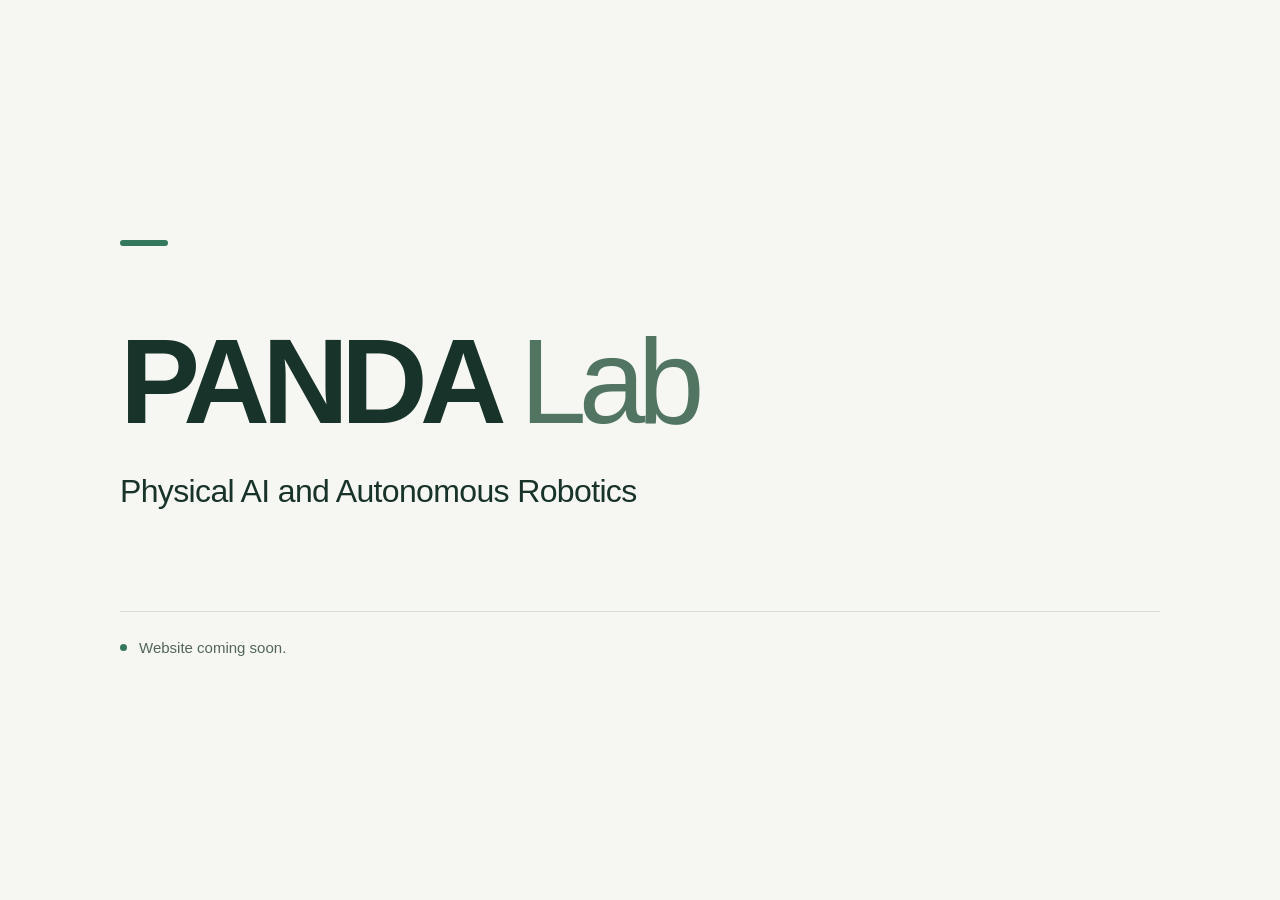
==== index.html @ 9d2c54d5 "Create PANDA Lab landing page" ====
<!doctype html>
<html lang="en">
<head>
  <meta charset="utf-8">
  <meta name="viewport" content="width=device-width, initial-scale=1">
  <meta name="description" content="PANDA Lab — Physical AI and Autonomous Robotics. Website coming soon.">
  <meta name="theme-color" content="#f6f7f3">
  <title>PANDA Lab — Physical AI and Autonomous Robotics</title>
  <style>
    :root{color-scheme:light;font-family:-apple-system,BlinkMacSystemFont,"Segoe UI",sans-serif;color:#183329;background:#f6f7f3;font-synthesis:none;text-rendering:optimizeLegibility;-webkit-font-smoothing:antialiased}
    *{box-sizing:border-box}body{margin:0}
    main{min-height:100vh;min-height:100svh;display:flex;align-items:center;padding:clamp(28px,8vw,112px)}
    .intro{width:min(100%,1040px);margin:0 auto}
    .mark{display:block;width:48px;height:6px;margin-bottom:clamp(38px,7vw,72px);border-radius:3px;background:#33785c}
    h1{margin:0;font-size:clamp(54px,10vw,120px);font-weight:650;line-height:1.05;letter-spacing:-.065em}
    h1 span{font-weight:350;color:#527562}
    .name{max-width:720px;margin:24px 0 0;font-size:clamp(20px,3.2vw,32px);font-weight:400;line-height:1.45;letter-spacing:-.02em}
    .status{display:flex;align-items:center;gap:12px;margin:clamp(48px,9vw,96px) 0 0;padding-top:24px;border-top:1px solid #d6ded5;font-size:15px;line-height:1.6; color:#53665b}
    .status::before{content:"";flex:0 0 7px;width:7px;height:7px;border-radius:50%;background:#33785c}
  </style>
</head>
<body>
  <main><div class="intro">
    <span class="mark" aria-hidden="true"></span>
    <h1>PANDA <span>Lab</span></h1>
    <p class="name">Physical AI and Autonomous Robotics</p>
    <p class="status">Website coming soon.</p>
  </div></main>
</body>
</html>
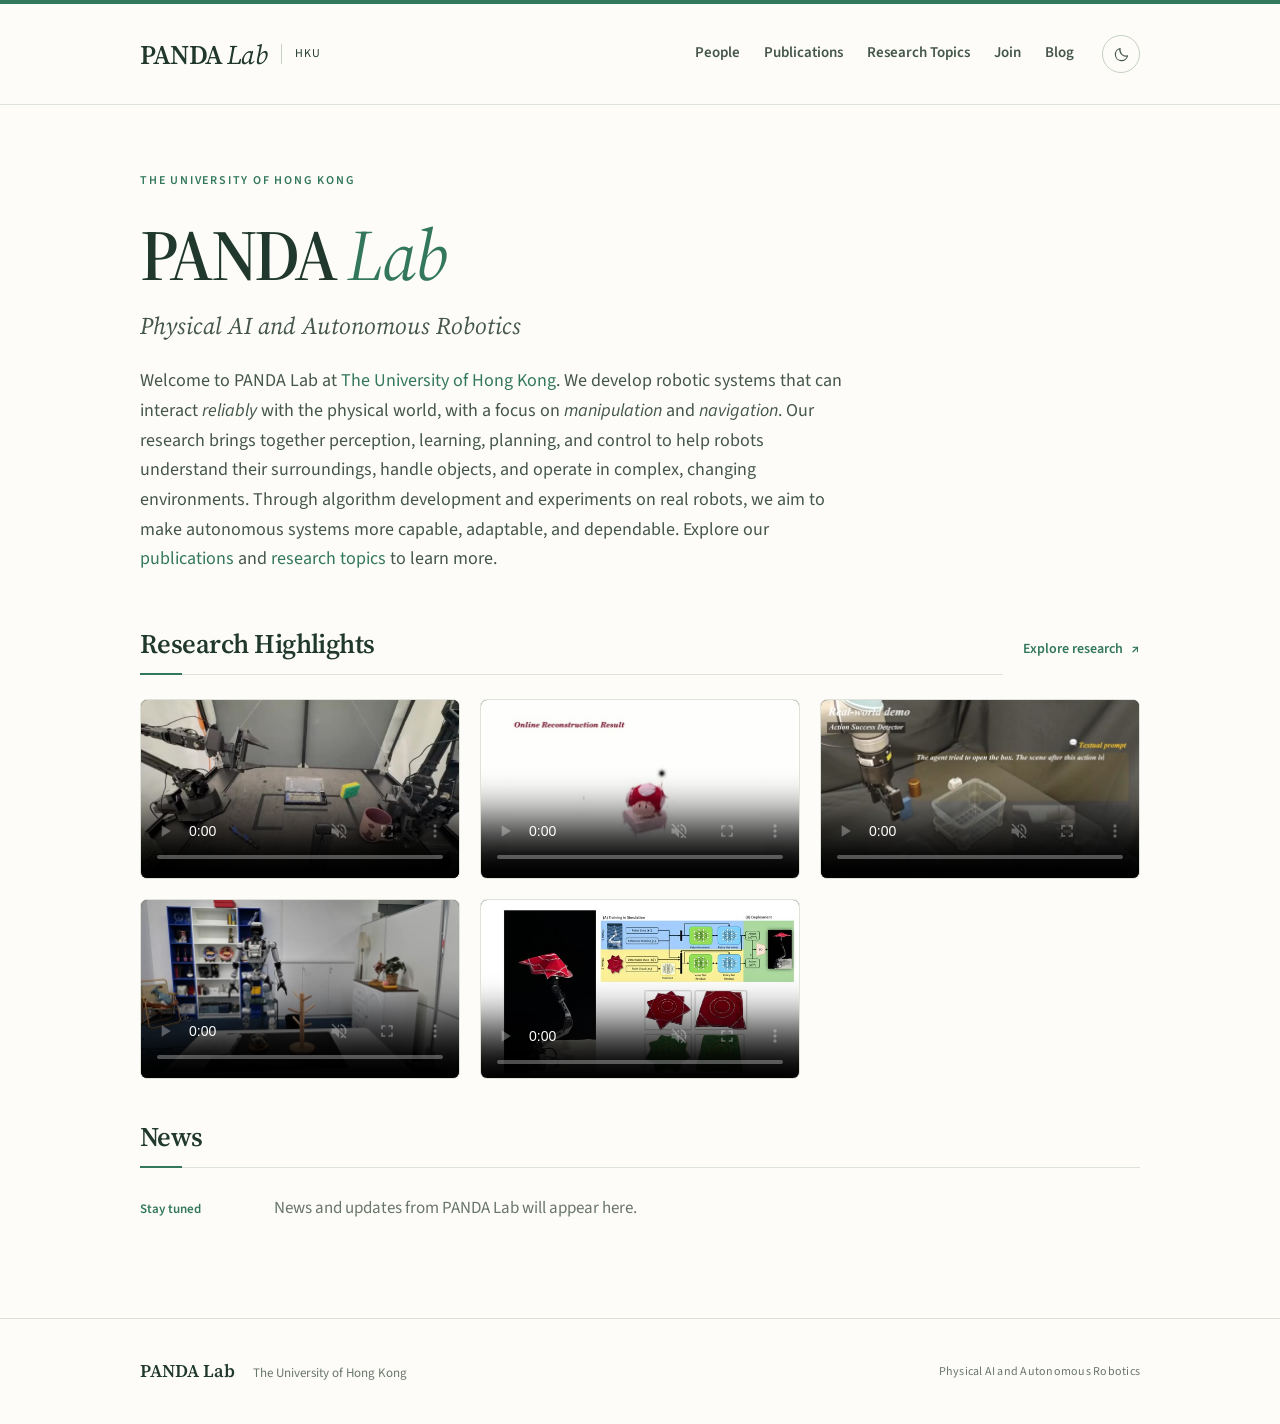
==== commit 56d8d0e3: "init repo" ====
--- a/index.html
+++ b/index.html
@@ -1,30 +1,118 @@
-<!doctype html>
+<!DOCTYPE html>
 <html lang="en">
 <head>
-  <meta charset="utf-8">
+  <meta charset="UTF-8">
   <meta name="viewport" content="width=device-width, initial-scale=1">
-  <meta name="description" content="PANDA Lab — Physical AI and Autonomous Robotics. Website coming soon.">
-  <meta name="theme-color" content="#f6f7f3">
-  <title>PANDA Lab — Physical AI and Autonomous Robotics</title>
-  <style>
-    :root{color-scheme:light;font-family:-apple-system,BlinkMacSystemFont,"Segoe UI",sans-serif;color:#183329;background:#f6f7f3;font-synthesis:none;text-rendering:optimizeLegibility;-webkit-font-smoothing:antialiased}
-    *{box-sizing:border-box}body{margin:0}
-    main{min-height:100vh;min-height:100svh;display:flex;align-items:center;padding:clamp(28px,8vw,112px)}
-    .intro{width:min(100%,1040px);margin:0 auto}
-    .mark{display:block;width:48px;height:6px;margin-bottom:clamp(38px,7vw,72px);border-radius:3px;background:#33785c}
-    h1{margin:0;font-size:clamp(54px,10vw,120px);font-weight:650;line-height:1.05;letter-spacing:-.065em}
-    h1 span{font-weight:350;color:#527562}
-    .name{max-width:720px;margin:24px 0 0;font-size:clamp(20px,3.2vw,32px);font-weight:400;line-height:1.45;letter-spacing:-.02em}
-    .status{display:flex;align-items:center;gap:12px;margin:clamp(48px,9vw,96px) 0 0;padding-top:24px;border-top:1px solid #d6ded5;font-size:15px;line-height:1.6; color:#53665b}
-    .status::before{content:"";flex:0 0 7px;width:7px;height:7px;border-radius:50%;background:#33785c}
-  </style>
+  <meta name="description" content="PANDA Lab at The University of Hong Kong develops robotic systems for reliable real-world interaction, with a focus on manipulation and navigation.">
+  <title>PANDA Lab | The University of Hong Kong</title>
+  <link rel="icon" type="image/svg+xml" href="assets/favicon.svg">
+  <script src="theme.js"></script>
+  <script src="demos.js" defer></script>
+  <link rel="stylesheet" href="styles.css">
+  <link rel="preconnect" href="https://fonts.googleapis.com">
+  <link rel="preconnect" href="https://fonts.gstatic.com" crossorigin>
+  <link href="https://fonts.googleapis.com/css2?family=Source+Serif+4:ital,opsz,wght@0,8..60,400..700;1,8..60,400..700&amp;family=Source+Sans+3:wght@400;500;600;700&amp;display=swap" rel="stylesheet">
 </head>
 <body>
-  <main><div class="intro">
-    <span class="mark" aria-hidden="true"></span>
-    <h1>PANDA <span>Lab</span></h1>
-    <p class="name">Physical AI and Autonomous Robotics</p>
-    <p class="status">Website coming soon.</p>
-  </div></main>
+  <a class="skip-link" href="#main-content">Skip to content</a>
+  <header class="site-header">
+    <div class="container nav-row">
+      <a class="brand" href="index.html" aria-label="PANDA Lab home" aria-current="page">
+        <span class="brand-name">PANDA <em>Lab</em></span>
+        <span class="brand-affiliation">HKU</span>
+      </a>
+      <nav class="site-nav" id="site-navigation" aria-label="Main navigation">
+        <a href="people.html">People</a>
+        <a href="publications.html">Publications</a>
+        <a href="research.html">Research Topics</a>
+        <a href="join.html">Join</a>
+        <a href="blog.html">Blog</a>
+      </nav>
+      <button class="icon-button theme-toggle" type="button" aria-label="Switch color theme">
+        <svg class="moon-icon" width="17" height="17" viewBox="0 0 24 24" fill="none" stroke="currentColor" stroke-width="1.6" stroke-linecap="round" stroke-linejoin="round" aria-hidden="true"><path d="M20.5 14A8.7 8.7 0 0 1 10 3.5 8.7 8.7 0 1 0 20.5 14Z"/></svg>
+        <svg class="sun-icon" width="18" height="18" viewBox="0 0 24 24" fill="none" stroke="currentColor" stroke-width="1.6" stroke-linecap="round" aria-hidden="true"><circle cx="12" cy="12" r="4"/><path d="M12 2v2m0 16v2M2 12h2m16 0h2M5 5l1.5 1.5m11 11L19 19M5 19l1.5-1.5m11-11L19 5"/></svg>
+      </button>
+      <button class="icon-button menu-toggle" type="button" aria-label="Open navigation" aria-expanded="false" aria-controls="site-navigation">
+        <svg width="18" height="18" viewBox="0 0 24 24" fill="none" stroke="currentColor" stroke-width="1.6" stroke-linecap="round" aria-hidden="true"><path d="M4 6h16M4 12h16M4 18h16"/></svg>
+      </button>
+    </div>
+  </header>
+
+  <main class="container" id="main-content" tabindex="-1">
+    <section class="hero" aria-labelledby="lab-title">
+      <p class="eyebrow">The University of Hong Kong</p>
+      <h1 id="lab-title">PANDA <em>Lab</em></h1>
+      <p class="hero-tagline">Physical AI and Autonomous Robotics</p>
+      <p class="hero-text">Welcome to PANDA Lab at <a href="https://www.hku.hk/">The University of Hong Kong</a>. We develop robotic systems that can interact <em>reliably</em> with the physical world, with a focus on <em>manipulation</em> and <em>navigation</em>. Our research brings together perception, learning, planning, and control to help robots understand their surroundings, handle objects, and operate in complex, changing environments. Through algorithm development and experiments on real robots, we aim to make autonomous systems more capable, adaptable, and dependable. Explore our <a href="publications.html">publications</a> and <a href="research.html">research topics</a> to learn more.</p>
+    </section>
+
+    <section class="home-showcase" aria-labelledby="highlights-title">
+      <div class="section-heading">
+        <h2 id="highlights-title">Research Highlights</h2>
+        <a class="text-link" href="research.html">Explore research <span aria-hidden="true">↗</span></a>
+      </div>
+      <div class="showcase">
+        <figure class="showcase-item">
+          <div class="showcase-media">
+            <video controls autoplay loop muted playsinline preload="metadata" poster="assets/demos/aloha.jpg" width="568" height="320" aria-label="ALOHA research demo">
+              <source src="assets/demos/aloha.mp4" type="video/mp4">
+              Your browser does not support embedded video. <a href="assets/demos/aloha.mp4">Download the ALOHA demo.</a>
+            </video>
+          </div>
+        </figure>
+        <figure class="showcase-item">
+          <div class="showcase-media">
+            <video controls autoplay loop muted playsinline preload="metadata" poster="assets/demos/gausmi.jpg" width="1280" height="720" aria-label="GauSS-MI research demo">
+              <source src="assets/demos/gausmi.mp4" type="video/mp4">
+              Your browser does not support embedded video. <a href="assets/demos/gausmi.mp4">Download the GauSS-MI demo.</a>
+            </video>
+          </div>
+        </figure>
+        <figure class="showcase-item">
+          <div class="showcase-media">
+            <video controls autoplay loop muted playsinline preload="metadata" poster="assets/demos/lasp.jpg" width="1280" height="720" aria-label="LASP research demo">
+              <source src="assets/demos/lasp.mp4" type="video/mp4">
+              Your browser does not support embedded video. <a href="assets/demos/lasp.mp4">Download the LASP demo.</a>
+            </video>
+          </div>
+        </figure>
+        <figure class="showcase-item">
+          <div class="showcase-media">
+            <video controls autoplay loop muted playsinline preload="metadata" poster="assets/demos/rapid.jpg" width="1280" height="720" aria-label="RAPID research demo">
+              <source src="assets/demos/rapid.mp4" type="video/mp4">
+              Your browser does not support embedded video. <a href="assets/demos/rapid.mp4">Download the RAPID demo.</a>
+            </video>
+          </div>
+        </figure>
+        <figure class="showcase-item">
+          <div class="showcase-media">
+            <video controls autoplay loop muted playsinline preload="metadata" poster="assets/demos/softmimic.jpg" width="1242" height="720" aria-label="SoftMimic research demo">
+              <source src="assets/demos/softmimic.mp4" type="video/mp4">
+              Your browser does not support embedded video. <a href="assets/demos/softmimic.mp4">Download the SoftMimic demo.</a>
+            </video>
+          </div>
+        </figure>
+      </div>
+    </section>
+
+    <section class="news-section" aria-labelledby="news-title">
+      <h2 id="news-title">News</h2>
+      <!-- Replace this empty state with dated announcements. -->
+      <div class="news-empty">
+        <span class="news-label">Stay tuned</span>
+        <p>News and updates from PANDA Lab will appear here.</p>
+      </div>
+    </section>
+  </main>
+
+  <footer class="site-footer">
+    <div class="container footer-row">
+      <div class="footer-identity">
+        <strong>PANDA Lab</strong>
+        <a href="https://www.hku.hk/">The University of Hong Kong</a>
+      </div>
+      <p class="footer-note">Physical AI and Autonomous Robotics</p>
+    </div>
+  </footer>
 </body>
 </html>
--- a/styles.css
+++ b/styles.css
@@ -0,0 +1,301 @@
+/* PANDA Lab. A static academic site inspired by the LeCAR Lab page structure. */
+:root {
+  --bg: #fdfcf9;
+  --surface: #f2f4ed;
+  --surface-soft: #f7f7f2;
+  --ink: #20382d;
+  --text: #45564b;
+  --muted: #69766c;
+  --line: #dde3d8;
+  --line-strong: #c6d0c2;
+  --accent: #33785c;
+  --accent-hover: #21543f;
+  --serif: "Source Serif 4", Georgia, "Times New Roman", serif;
+  --sans: "Source Sans 3", "Segoe UI", Arial, sans-serif;
+  color-scheme: light;
+}
+
+@media (prefers-color-scheme: dark) {
+  :root:not([data-theme="light"]) {
+    --bg: #17211c;
+    --surface: #202e25;
+    --surface-soft: #1b2720;
+    --ink: #e6ece3;
+    --text: #c0cdc1;
+    --muted: #9aaa9c;
+    --line: #344538;
+    --line-strong: #4b6151;
+    --accent: #9ac8a8;
+    --accent-hover: #c2e1c9;
+    color-scheme: dark;
+  }
+}
+
+:root[data-theme="dark"] {
+  --bg: #17211c;
+  --surface: #202e25;
+  --surface-soft: #1b2720;
+  --ink: #e6ece3;
+  --text: #c0cdc1;
+  --muted: #9aaa9c;
+  --line: #344538;
+  --line-strong: #4b6151;
+  --accent: #9ac8a8;
+  --accent-hover: #c2e1c9;
+  color-scheme: dark;
+}
+
+* { box-sizing: border-box; }
+html { scroll-behavior: smooth; }
+body {
+  display: flex;
+  flex-direction: column;
+  min-height: 100vh;
+  min-height: 100svh;
+  margin: 0;
+  background: var(--bg);
+  color: var(--text);
+  font: 17px/1.65 var(--sans);
+  -webkit-font-smoothing: antialiased;
+}
+::selection { background: var(--line); color: var(--ink); }
+a { color: var(--accent); text-decoration: none; }
+a:hover { color: var(--accent-hover); text-decoration: underline; text-underline-offset: 4px; }
+button { font: inherit; }
+button, a { -webkit-tap-highlight-color: transparent; }
+:focus-visible { outline: 2px solid var(--accent); outline-offset: 5px; }
+img, video { display: block; max-width: 100%; height: auto; }
+svg { flex-shrink: 0; }
+[hidden] { display: none !important; }
+.container { width: min(100% - 48px, 1000px); margin-inline: auto; }
+main.container { flex: 1; padding-block: 54px 32px; }
+.skip-link {
+  position: absolute;
+  z-index: 10;
+  top: -80px;
+  left: 24px;
+  padding: 10px 18px;
+  background: var(--bg);
+  border: 1px solid var(--accent);
+}
+.skip-link:focus { top: 12px; }
+
+/* Shared navigation. The links remain visible when JavaScript is unavailable. */
+.site-header { border-top: 4px solid var(--accent); border-bottom: 1px solid var(--line); }
+.nav-row { display: flex; align-items: center; min-height: 100px; gap: 28px; }
+.brand { display: inline-flex; align-items: center; gap: 14px; color: var(--ink); white-space: nowrap; }
+.brand:hover { color: var(--accent); text-decoration: none; }
+.brand-name { font: 600 27px/1 var(--serif); letter-spacing: -.8px; }
+.brand-name em { font-weight: 400; }
+.brand-affiliation { padding-left: 13px; border-left: 1px solid var(--line-strong); font-size: 12px; letter-spacing: .08em; }
+.site-nav { display: flex; align-items: center; gap: 24px; margin-left: auto; }
+.site-nav a { padding: 10px 0; color: var(--text); font-size: 15px; font-weight: 600; white-space: nowrap; border-bottom: 2px solid transparent; }
+.site-nav a:hover, .site-nav a[aria-current="page"] { color: var(--accent); text-decoration: none; border-bottom-color: var(--accent); }
+.icon-button {
+  display: inline-flex;
+  align-items: center;
+  justify-content: center;
+  flex-shrink: 0;
+  width: 38px;
+  height: 38px;
+  padding: 0;
+  color: var(--text);
+  background: transparent;
+  border: 1px solid var(--line-strong);
+  border-radius: 50%;
+  cursor: pointer;
+}
+.icon-button:hover { color: var(--accent); border-color: var(--accent); background: var(--surface); }
+.theme-toggle, .menu-toggle { display: none; }
+.js .theme-toggle { display: inline-flex; }
+.theme-toggle .sun-icon { display: none; }
+.theme-toggle[data-mode="dark"] .sun-icon { display: block; }
+.theme-toggle[data-mode="dark"] .moon-icon { display: none; }
+
+/* Typography and section rhythm follow the reference site's academic layout. */
+h1, h2, h3 { margin-top: 0; color: var(--ink); font-family: var(--serif); line-height: 1.22; }
+h1 { margin-bottom: 12px; font-size: clamp(38px, 5.3vw, 52px); font-weight: 600; letter-spacing: -.035em; }
+h2 { position: relative; margin-bottom: 24px; padding-bottom: 13px; border-bottom: 1px solid var(--line); font-size: 27px; font-weight: 600; letter-spacing: -.02em; }
+h2::after { position: absolute; bottom: -1px; left: 0; width: 42px; height: 2px; background: var(--accent); content: ""; }
+h3 { margin-bottom: 10px; font-size: 21px; font-weight: 600; }
+p { margin: 0 0 16px; }
+p:last-child { margin-bottom: 0; }
+.eyebrow { margin-bottom: 20px; color: var(--accent); font-size: 12px; font-weight: 600; letter-spacing: .15em; text-transform: uppercase; }
+.page-heading { max-width: 720px; margin-bottom: 48px; }
+.page-heading .eyebrow { margin-bottom: 14px; }
+.page-description { max-width: 640px; color: var(--muted); font-size: 18px; }
+.content-section + .content-section { margin-top: 48px; }
+.section-heading { display: flex; align-items: baseline; justify-content: space-between; gap: 20px; }
+.section-heading h2 { flex: 1; }
+.text-link { font-size: 14px; font-weight: 600; white-space: nowrap; }
+.text-link span { display: inline-block; margin-left: 5px; }
+.status-label { display: inline-flex; align-items: center; gap: 8px; color: var(--muted); font-size: 13px; }
+.status-label::before { width: 6px; height: 6px; border-radius: 50%; background: var(--accent); content: ""; }
+
+/* Home: lab introduction, a three-column research showcase, and news. */
+.hero { padding-top: 12px; }
+.hero h1 { margin-bottom: 10px; font-size: clamp(52px, 7vw, 72px); }
+.hero h1 em { color: var(--accent); font-weight: 400; }
+.hero-tagline { margin-bottom: 24px; font: italic 24px/1.4 var(--serif); color: var(--text); }
+.hero-text { max-width: 710px; font-size: 18px; }
+.hero .status-label { margin-top: 22px; }
+.home-showcase { margin-top: 54px; }
+.showcase { display: grid; grid-template-columns: repeat(3, minmax(0, 1fr)); gap: 20px; }
+.showcase-item { margin: 0; }
+.showcase-media {
+  display: grid;
+  place-items: center;
+  aspect-ratio: 16 / 9;
+  overflow: hidden;
+  color: var(--line-strong);
+  background: var(--surface);
+  border: 1px solid var(--line);
+  border-radius: 7px;
+}
+.showcase-item:nth-child(2) .showcase-media { background: var(--surface-soft); }
+.showcase-media svg { width: 60px; height: 60px; stroke: var(--muted); opacity: .55; }
+.showcase-media video { width: 100%; height: 100%; object-fit: contain; background: #101813; }
+.news-section { margin-top: 42px; }
+.news-empty { display: flex; align-items: baseline; gap: 30px; padding: 2px 0 12px; color: var(--muted); }
+.news-empty .news-label { flex: 0 0 104px; color: var(--accent); font-size: 13px; font-weight: 600; }
+
+/* Honest empty states: no sample people, research claims, or publications. */
+.empty-state { display: flex; align-items: center; gap: 25px; min-height: 160px; padding: 30px; border: 1px solid var(--line); border-radius: 7px; background: var(--surface-soft); }
+.empty-icon { display: grid; place-items: center; flex: 0 0 62px; width: 62px; height: 62px; color: var(--muted); border: 1px solid var(--line-strong); border-radius: 50%; }
+.empty-icon svg { width: 25px; height: 25px; }
+.empty-state h2, .empty-state h3 { margin: 0 0 8px; padding: 0; border: 0; font-size: 23px; }
+.empty-state h2::after { display: none; }
+.empty-state p { max-width: 550px; color: var(--muted); font-size: 16px; }
+.empty-state-large { min-height: 236px; }
+.section-empty { padding-block: 2px 14px; color: var(--muted); font-size: 16px; }
+.people-sections { display: grid; grid-template-columns: repeat(2, minmax(0, 1fr)); gap: 36px 42px; margin-top: 42px; }
+.people-sections h2 { font-size: 24px; margin-bottom: 17px; }
+.people-sections .wide { grid-column: 1 / -1; }
+.info-note { display: flex; align-items: center; gap: 10px; padding: 15px 19px; margin-bottom: 34px; border-left: 3px solid var(--accent); color: var(--text); background: var(--surface); font-size: 16px; }
+.join-callout { padding: 24px; margin-bottom: 36px; border-left: 3px solid var(--accent); background: var(--surface); }
+.join-callout p { max-width: 760px; font-size: 16px; }
+.join-cta { display: inline-flex; align-items: center; gap: 12px; min-height: 44px; padding: 10px 18px; border-radius: 4px; background: var(--accent); color: var(--bg); font-size: 16px; font-weight: 600; }
+.join-cta:hover { background: var(--accent-hover); color: var(--bg); text-decoration: none; }
+.join-sections { display: grid; grid-template-columns: repeat(2, minmax(0, 1fr)); gap: 36px 42px; }
+.join-section { padding-top: 20px; border-top: 1px solid var(--line); }
+.join-section h2, .join-callout h2 { margin-bottom: 10px; padding: 0; border: 0; font-size: 23px; }
+.join-section h2::after, .join-callout h2::after { display: none; }
+.join-section p { color: var(--muted); font-size: 16px; }
+.contact-section { margin-top: 44px; }
+.blog-content { max-width: 780px; }
+
+/* Ready for real content: use these classes when adding the supplied data. */
+.people-grid { display: grid; grid-template-columns: repeat(auto-fill, minmax(168px, 1fr)); gap: 32px 24px; }
+.person { display: flex; flex-direction: column; align-items: center; min-width: 0; text-align: center; }
+.person img { width: 100%; height: auto; aspect-ratio: 1; object-fit: cover; border: 1px solid var(--line); border-radius: 12px; }
+.person-name { margin: 12px 0 4px; font: 600 19px/1.3 var(--serif); }
+.person-role { margin: 0; color: var(--muted); font-size: 15px; line-height: 1.45; }
+.person-research { margin: 9px 0 0; color: var(--text); font-size: 13.5px; line-height: 1.5; overflow-wrap: anywhere; }
+.person-research > span:first-child { font-weight: 600; }
+.research-pending { color: var(--muted); }
+.person-links, .pub-links { display: flex; flex-wrap: wrap; gap: 8px 16px; margin-top: 10px; font-size: 14px; }
+.person-links { justify-content: center; margin-top: auto; padding-top: 10px; }
+.person-links a { display: inline-flex; align-items: center; justify-content: center; min-width: 26px; min-height: 26px; color: var(--muted); }
+.person-links a:hover { color: var(--accent); }
+.people-page .section-note { margin: -14px 0 24px; color: var(--muted); font-size: 15px; }
+.people-page #alumni-title ~ h3 { margin-top: 30px; }
+.people-alumni { table-layout: fixed; }
+.people-alumni th, .people-alumni td { padding: 12px 16px 12px 0; vertical-align: top; overflow-wrap: anywhere; }
+.people-alumni th { font-size: 14px; font-weight: 600; color: var(--muted); }
+.people-alumni th:nth-child(1) { width: 17%; }
+.people-alumni th:nth-child(2) { width: 18%; }
+.people-alumni th:nth-child(3) { width: 32%; }
+.people-alumni th:nth-child(4) { width: 33%; }
+.people-alumni td:first-child { font-weight: 600; }
+.people-alumni .person-links { justify-content: flex-start; padding-top: 4px; }
+.people-alumni td:not(:first-child) { font-size: 14px; }
+.pub { display: grid; grid-template-columns: minmax(200px, 290px) 1fr; gap: 28px; align-items: center; padding-block: 26px; border-bottom: 1px solid var(--line); }
+.pub-media img, .pub-media video { width: 100%; border: 1px solid var(--line); border-radius: 7px; }
+.pub-title { margin-bottom: 8px; font-size: 21px; }
+.pub-authors, .pub-venue { margin-bottom: 4px; font-size: 16px; }
+.pub-venue { color: var(--muted); }
+.publication-years { display: flex; flex-wrap: wrap; gap: 10px 28px; padding: 16px 0; margin: -18px 0 38px; border-block: 1px solid var(--line); }
+.publication-years a { padding: 3px 0; font-size: 16px; font-weight: 600; }
+.publication-section h2 { scroll-margin-top: 24px; }
+.publication-count { margin-left: 12px; color: var(--muted); font: 400 14px var(--sans); letter-spacing: 0; }
+.pub.pub-text-only { grid-template-columns: minmax(0, 1fr); padding-block: 23px; }
+.pub-text-only .pub-title { font-size: 21px; line-height: 1.4; overflow-wrap: anywhere; }
+.pub-text-only .pub-title a { color: var(--ink); }
+.pub-text-only .pub-title a:hover { color: var(--accent); }
+.pub-text-only .pub-authors { color: var(--text); line-height: 1.55; }
+.pub-text-only .pub-venue { font-size: 15px; }
+.pub-text-only:last-child { border-bottom: 0; }
+.publications-back { margin-top: 36px; font-size: 14px; }
+.topic + .topic { margin-top: 40px; }
+.topic details { margin-top: 16px; }
+.topic summary { color: var(--accent); cursor: pointer; }
+.alumni { width: 100%; border-collapse: collapse; font-size: 16px; }
+.alumni th, .alumni td { padding: 12px; border-bottom: 1px solid var(--line); text-align: left; }
+.post-preview { padding-block: 24px; border-bottom: 1px solid var(--line); }
+.post-preview h3 { margin-bottom: 8px; font-size: 25px; }
+.post-meta { color: var(--muted); font-size: 14px; }
+.post-body { max-width: 720px; overflow-wrap: anywhere; }
+.post-body img { margin-block: 26px; border-radius: 7px; }
+.post-body section + section { margin-top: 36px; }
+
+/* Footer */
+.site-footer { margin-top: 52px; border-top: 1px solid var(--line); }
+.footer-row { display: flex; align-items: center; justify-content: space-between; gap: 20px; min-height: 105px; padding-block: 24px; font-size: 13px; color: var(--muted); }
+.footer-identity { display: flex; align-items: baseline; flex-wrap: wrap; gap: 8px 18px; }
+.footer-identity strong { color: var(--ink); font: 600 18px var(--serif); }
+.footer-identity a { color: var(--muted); }
+.footer-note { margin: 0; font-size: 12px; letter-spacing: .02em; }
+
+@media (max-width: 900px) {
+  .showcase { grid-template-columns: repeat(2, minmax(0, 1fr)); }
+  .nav-row { flex-wrap: wrap; gap: 0; min-height: 84px; padding-block: 22px; }
+  .theme-toggle { margin-left: auto; }
+  .js .menu-toggle { display: inline-flex; margin-left: 10px; }
+  .site-nav { flex-basis: 100%; order: 5; flex-direction: column; align-items: stretch; gap: 0; margin: 16px 0 0; }
+  .js .site-nav { display: none; }
+  .js .site-nav.is-open { display: flex; }
+  .site-nav a { padding: 12px 0; border-bottom: 1px solid var(--line); font-size: 16px; }
+  .site-nav a[aria-current="page"] { border-bottom-color: var(--line); }
+  main.container { padding-top: 40px; }
+  .pub { grid-template-columns: 220px 1fr; gap: 20px; }
+}
+
+@media (max-width: 600px) {
+  .container { width: calc(100% - 40px); }
+  body { font-size: 16px; }
+  .brand { gap: 10px; }
+  .brand-name { font-size: 24px; }
+  .brand-affiliation { padding-left: 10px; font-size: 11px; }
+  .hero { padding-top: 0; }
+  .hero-tagline { max-width: 300px; font-size: 22px; }
+  .hero-text, .page-description { font-size: 17px; }
+  .eyebrow { font-size: 11px; letter-spacing: .1em; }
+  .home-showcase { margin-top: 40px; }
+  .showcase { grid-template-columns: 1fr; gap: 24px; }
+  .showcase-media { aspect-ratio: 16 / 9; }
+  h2 { font-size: 25px; }
+  .section-heading { gap: 12px; }
+  .section-heading .text-link { font-size: 12px; }
+  .news-empty { flex-direction: column; gap: 8px; }
+  .news-empty .news-label { flex-basis: auto; }
+  .page-heading { margin-bottom: 32px; }
+  .empty-state { align-items: flex-start; flex-direction: column; gap: 20px; padding: 26px; }
+  .empty-state-large { min-height: 250px; }
+  .people-sections, .join-sections { grid-template-columns: 1fr; gap: 28px; }
+  .people-grid { grid-template-columns: repeat(2, minmax(0, 1fr)); gap: 24px 16px; }
+  .people-alumni, .people-alumni tbody, .people-alumni tr { display: block; width: 100%; }
+  .people-alumni thead { position: absolute; width: 1px; height: 1px; overflow: hidden; clip-path: inset(50%); }
+  .people-alumni tr { padding-bottom: 16px; margin-bottom: 20px; border-bottom: 1px solid var(--line); }
+  .people-alumni td { display: grid; grid-template-columns: 88px minmax(0, 1fr); gap: 10px; padding: 5px 0; border: 0; }
+  .people-alumni td::before { content: attr(data-label); color: var(--muted); font-size: 12px; }
+  .people-alumni td:first-child { display: block; margin-bottom: 5px; font-size: 17px; }
+  .people-alumni td:first-child::before { content: none; }
+  .pub { grid-template-columns: 1fr; }
+  .footer-row { align-items: flex-start; flex-direction: column; gap: 14px; }
+  .footer-identity { flex-direction: column; gap: 5px; }
+  .site-footer { margin-top: 34px; }
+}
+
+@media (prefers-reduced-motion: reduce) {
+  html { scroll-behavior: auto; }
+}
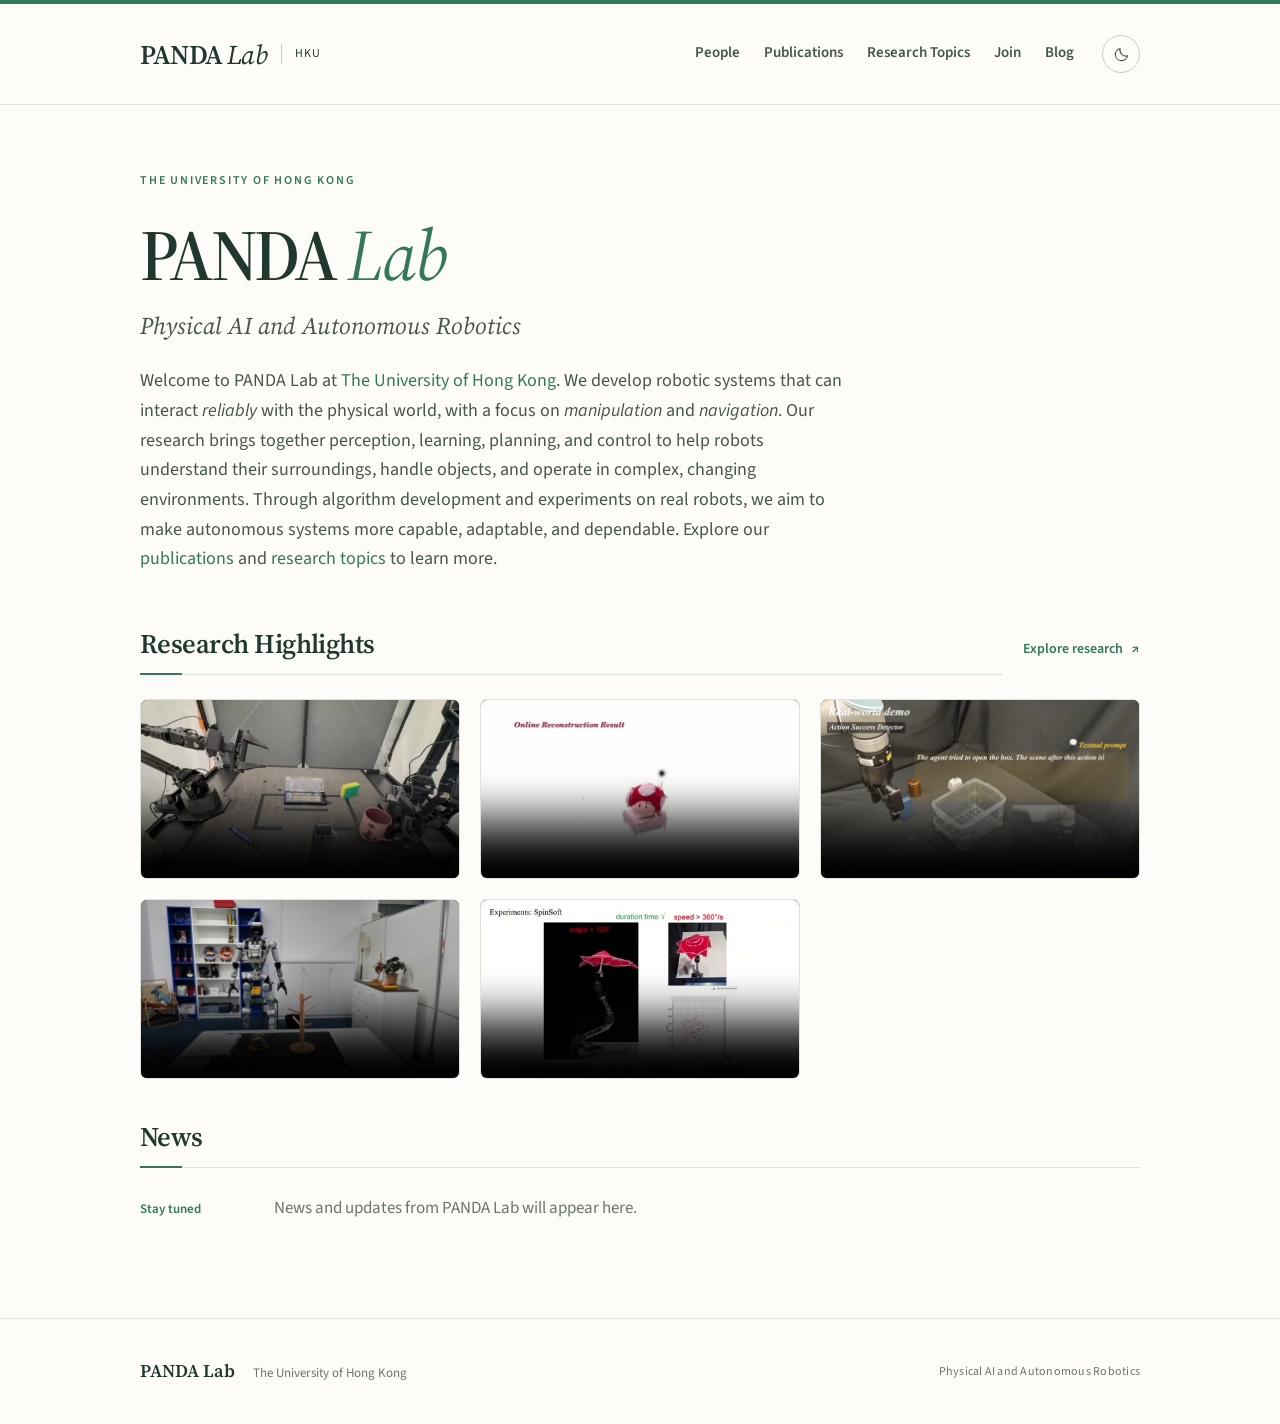
==== commit 4a03a008: "update info" ====
--- a/index.html
+++ b/index.html
@@ -86,7 +86,7 @@
         </figure>
         <figure class="showcase-item">
           <div class="showcase-media">
-            <video controls autoplay loop muted playsinline preload="metadata" poster="assets/demos/softmimic.jpg" width="1242" height="720" aria-label="SoftMimic research demo">
+            <video controls autoplay loop muted playsinline preload="metadata" poster="assets/demos/softmimic.jpg" width="480" height="268" aria-label="SoftMimic research demo">
               <source src="assets/demos/softmimic.mp4" type="video/mp4">
               Your browser does not support embedded video. <a href="assets/demos/softmimic.mp4">Download the SoftMimic demo.</a>
             </video>
